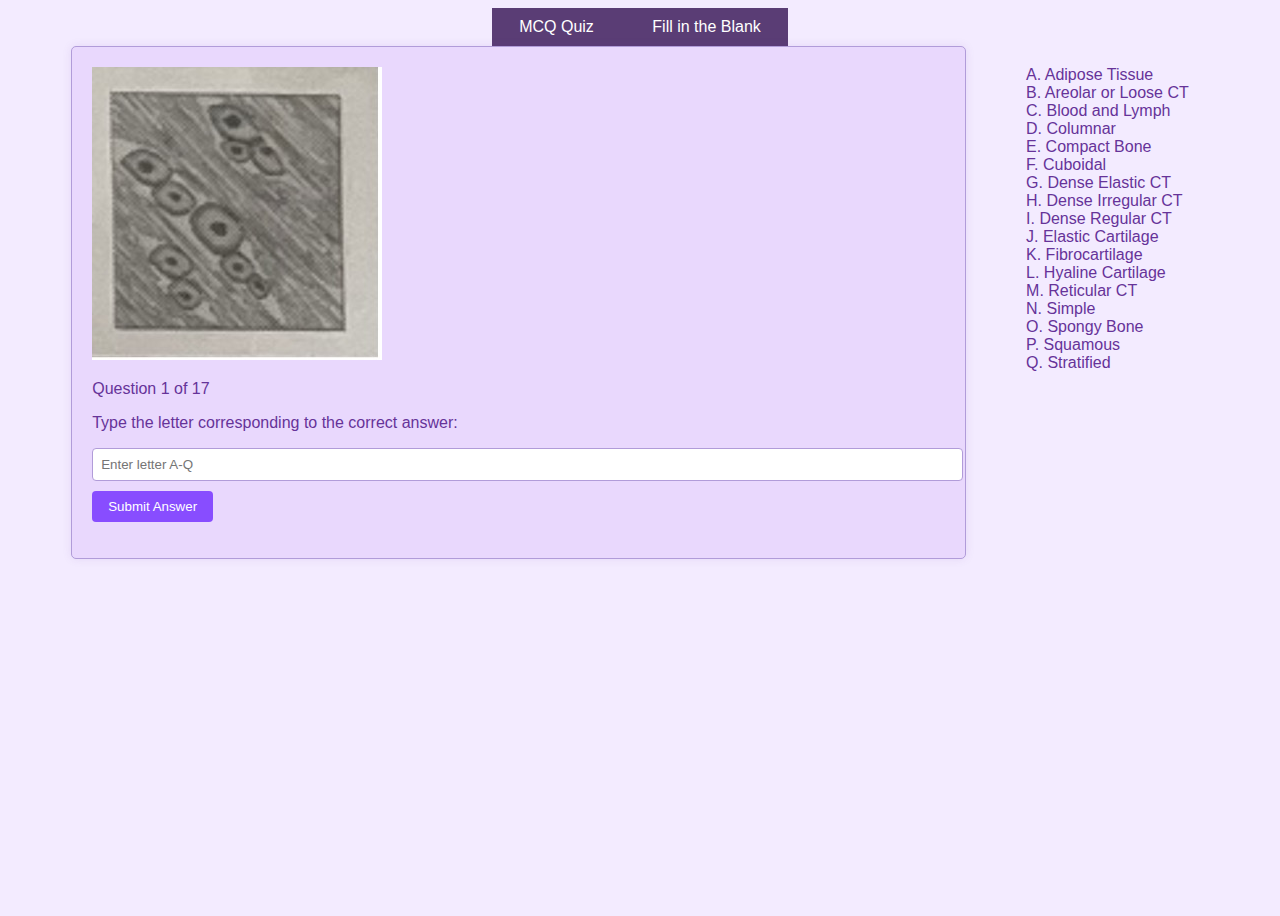
==== fill_in_blank.html @ 9ead8a86 "Update" ====
<!DOCTYPE html>
<html lang="en">

<head>
    <meta charset="UTF-8">
    <meta name="viewport" content="width=device-width, initial-scale=1.0">
    <title>Fill-in-the-Blank Quiz</title>
    <nav>
        <a href="index.html">MCQ Quiz</a>
        <a href="fill_in_blank.html">Fill in the Blank</a>
    </nav>
    <style>
        body {
            display: flex;
            flex-direction: column;
            align-items: center;
            height: 100vh;
            font-family: Arial, sans-serif;
            background-color: #f3ebff;
            color: #663399;
        }

        nav {
            padding: 10px 0;
            background-color: #5a3d75;
        }

        nav a {
            margin: 0 15px;
            color: white;
            text-decoration: none;
            padding: 8px 12px;
            border-radius: 4px;
            transition: background-color 0.3s;
        }

        nav a:hover {
            background-color: #4a2d65;
        }

        .content {
            display: flex;
            flex-direction: row;
            /* Change from default (column) to row */
            justify-content: center;
            align-items: flex-start;
            /* Align items to the top */
            width: 80%;
            /* Adjust width as per your design preference */
            max-width: 1200px;
            /* Adjust max-width as per your design preference */
            margin: 0 auto;
            /* Center the .content horizontally */
        }

        .quiz-wrapper {
    display: flex; /* This will create a flex container */
    justify-content: center; /* Center the items horizontally */
    align-items: start; /* Start the items from the top */
    width: 90%; /* Adjust as per design preference */
    margin: 0 auto; /* To center the wrapper */
}

        .fill-quiz-container {
            margin-right: 40px;
            /* Additional margin to space out the elements */
            padding: 20px;
            border: 1px solid #b19cd9;
            background-color: #e9d8fd;
            border-radius: 5px;
            box-shadow: 0 0 10px rgba(102, 51, 153, 0.1);
            flex-grow: 1;
            /* Allows it to take up the remaining space */
        }

        #answerChoicesList {
            max-width: 300px;
            list-style-type: none;
            padding-left: 0;
            margin: 20px;
        }

        button {
            background-color: #884dff;
            color: white;
            border: none;
            padding: 8px 16px;
            border-radius: 4px;
            cursor: pointer;
            transition: background-color 0.3s;
        }

        button:hover {
            background-color: #6b38d4;
        }

        input[type="text"] {
            padding: 8px;
            border: 1px solid #b19cd9;
            border-radius: 4px;
            margin-bottom: 10px;
            width: 100%;
        }
    </style>
</head>

<body>
    <div class="quiz-wrapper">
    <div class="fill-quiz-container">
        <img id="fillQuestionImage" src="" alt="Question Image">
        <p id="fillCurrentQuestionNumber"></p>
        <p>Type the letter corresponding to the correct answer:</p>
        <input type="text" id="userAnswer" maxlength="1" placeholder="Enter letter A-Q">
        <button onclick="checkFillAnswer()">Submit Answer</button>
        <p id="feedbackMessage"></p>
        <p id="fillScore"></p>
        <button id="fillRestartBtn" onclick="restartFillQuiz()" style="display: none;">Restart Quiz</button>
    </div>
    <ul id="answerChoicesList"></ul>
    </div>

    <script>
        let fillQuestions = [
            { image: 'images/Picture1.jpg', answer: 'Areolar or Loose CT' },
            { image: 'images/Picture2.jpg', answer: 'Adipose Tissue' },
            { image: 'images/Picture3.jpg', answer: 'Reticular CT' },
            { image: 'images/Picture4.jpg', answer: 'Dense Regular CT' },
            { image: 'images/Picture5.jpg', answer: 'Dense Irregular CT' },
            { image: 'images/Picture6.jpg', answer: 'Dense Elastic CT' },
            { image: 'images/Picture7.jpg', answer: 'Hyaline Cartilage' },
            { image: 'images/Picture8.jpg', answer: 'Elastic Cartilage' },
            { image: 'images/Picture9.jpg', answer: 'Fibrocartilage' },
            { image: 'images/Picture10.jpg', answer: 'Compact Bone' },
            { image: 'images/Picture11.jpg', answer: 'Spongy Bone' },
            { image: 'images/Picture12.jpg', answer: 'Blood and Lymph' },
            { image: 'images/Picture13.jpg', answer: 'Squamous' },
            { image: 'images/Picture14.jpg', answer: 'Cuboidal' },
            { image: 'images/Picture15.jpg', answer: 'Columnar' },
            { image: 'images/Picture16.jpg', answer: 'Simple' },
            { image: 'images/Picture17.jpg', answer: 'Stratified' },
        ];

        function shuffleArray(array) {
            for (let i = array.length - 1; i > 0; i--) {
                const j = Math.floor(Math.random() * (i + 1));
                [array[i], array[j]] = [array[j], array[i]];
            }
            return array;
        }

        shuffleArray(fillQuestions);

        let currentFillQuestion = 0;
        let fillScore = 0;

        function displayFillQuestion(question) {
            const imgElement = document.getElementById('fillQuestionImage');
            imgElement.src = question.image;

            document.getElementById('fillCurrentQuestionNumber').textContent = `Question ${currentFillQuestion + 1} of ${fillQuestions.length}`;
        }

        function getAnswerByLetter(letter) {
            let index = letter.toLowerCase().charCodeAt(0) - 97; // Convert letter to its position in the alphabet (0 for a/A, 1 for b/B, etc.)
            if (index >= 0 && index < allAnswers.length) {
                return allAnswers[index];
            }
            return null;
        }

        function checkFillAnswer() {
            const userInput = document.getElementById('userAnswer').value.trim().toLowerCase();
            const mappedAnswer = getAnswerByLetter(userInput);
            const correctAnswer = fillQuestions[currentFillQuestion].answer;
            const feedbackMessage = document.getElementById('feedbackMessage');

            if (mappedAnswer === null) {
                feedbackMessage.textContent = "Invalid answer choice!";
                feedbackMessage.style.color = "red";
                return;
            }

            if (mappedAnswer === correctAnswer) {
                fillScore++;
                feedbackMessage.textContent = "Correct!";
                feedbackMessage.style.color = "green";

                if (currentFillQuestion < fillQuestions.length - 1) {
                    currentFillQuestion++;
                    displayFillQuestion(fillQuestions[currentFillQuestion]);
                } else {
                    document.getElementById('fillScore').textContent = "Score: " + fillScore + "/" + fillQuestions.length;
                    document.getElementById('fillRestartBtn').style.display = 'block';
                }
            } else {
                feedbackMessage.textContent = "Try again!";
                feedbackMessage.style.color = "red";
            }
        }



        function restartFillQuiz() {
            currentFillQuestion = 0;
            fillScore = 0;
            document.getElementById('fillScore').textContent = '';
            document.getElementById('fillRestartBtn').style.display = 'none';
            displayFillQuestion(fillQuestions[currentFillQuestion]);
        }


        // Populate answer choices on the side
        let allAnswers = [...new Set(fillQuestions.map(q => q.answer))].sort();
        let answerChoicesList = document.getElementById('answerChoicesList');
        allAnswers.forEach((answer, index) => {
            let listItem = document.createElement('li');
            listItem.textContent = `${String.fromCharCode(65 + index)}. ${answer}`;  // 65 is ASCII for 'A'
            answerChoicesList.appendChild(listItem);
        });

        // Start the fill-in-the-blank quiz
        displayFillQuestion(fillQuestions[currentFillQuestion]);

    </script>

</body>

</html>
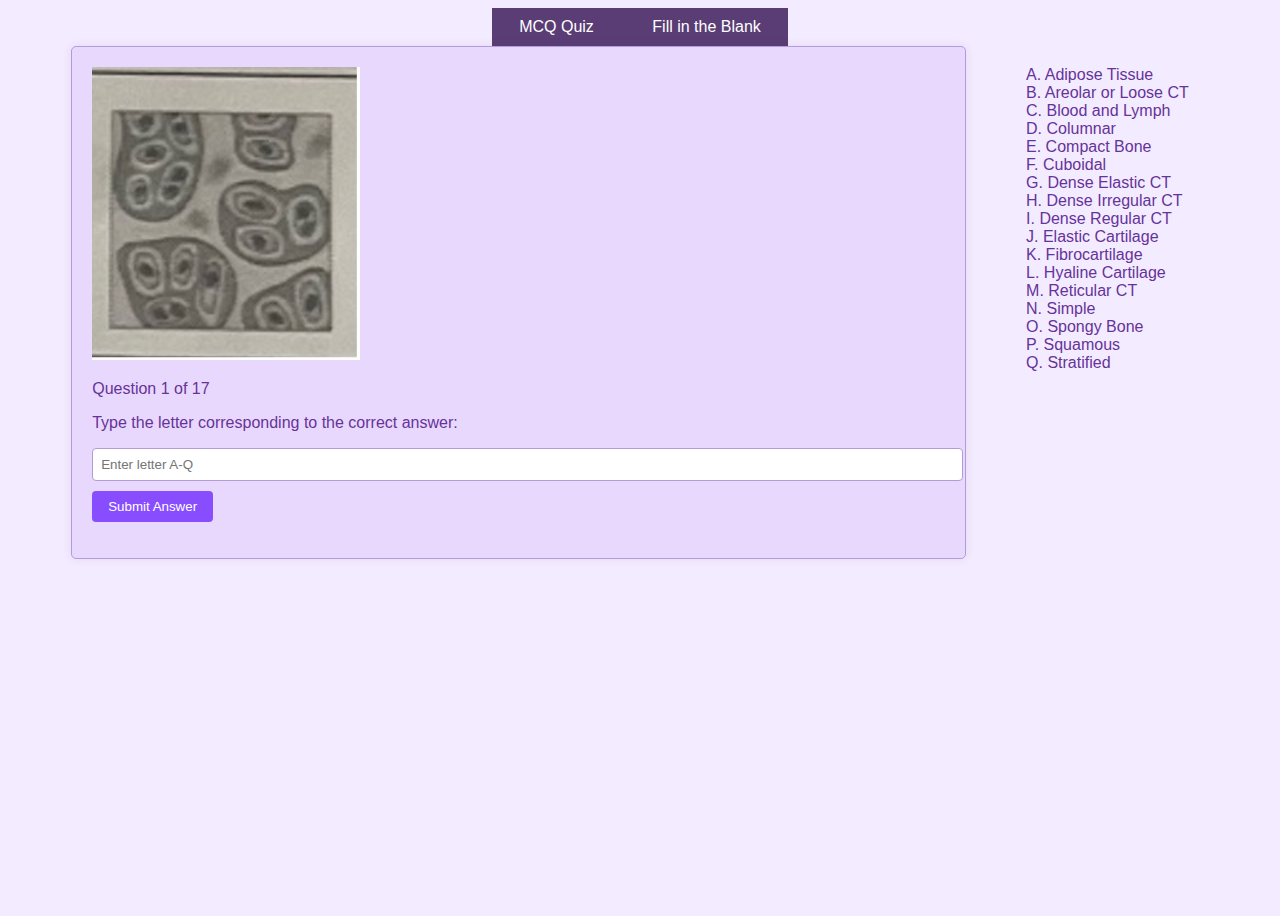
==== commit fe3e56d5: "Update fill_in_blank.html" ====
--- a/fill_in_blank.html
+++ b/fill_in_blank.html
@@ -101,6 +101,38 @@
             margin-bottom: 10px;
             width: 100%;
         }
+
+@media screen and (max-width: 428px) {
+    
+    body {
+        padding: 10px;
+    }
+
+    nav {
+        padding: 8px 0;
+    }
+
+    nav a {
+        margin: 0 10px;
+        padding: 5px 8px;
+    }
+
+    .content, .quiz-wrapper {
+        width: 100%;
+        flex-direction: column;
+    }
+
+    .fill-quiz-container {
+        margin-right: 0;
+        margin-bottom: 20px; 
+    }
+
+    #answerChoicesList {
+        margin: 10px 0;
+        text-align: center;
+    }
+}
+
     </style>
 </head>
 
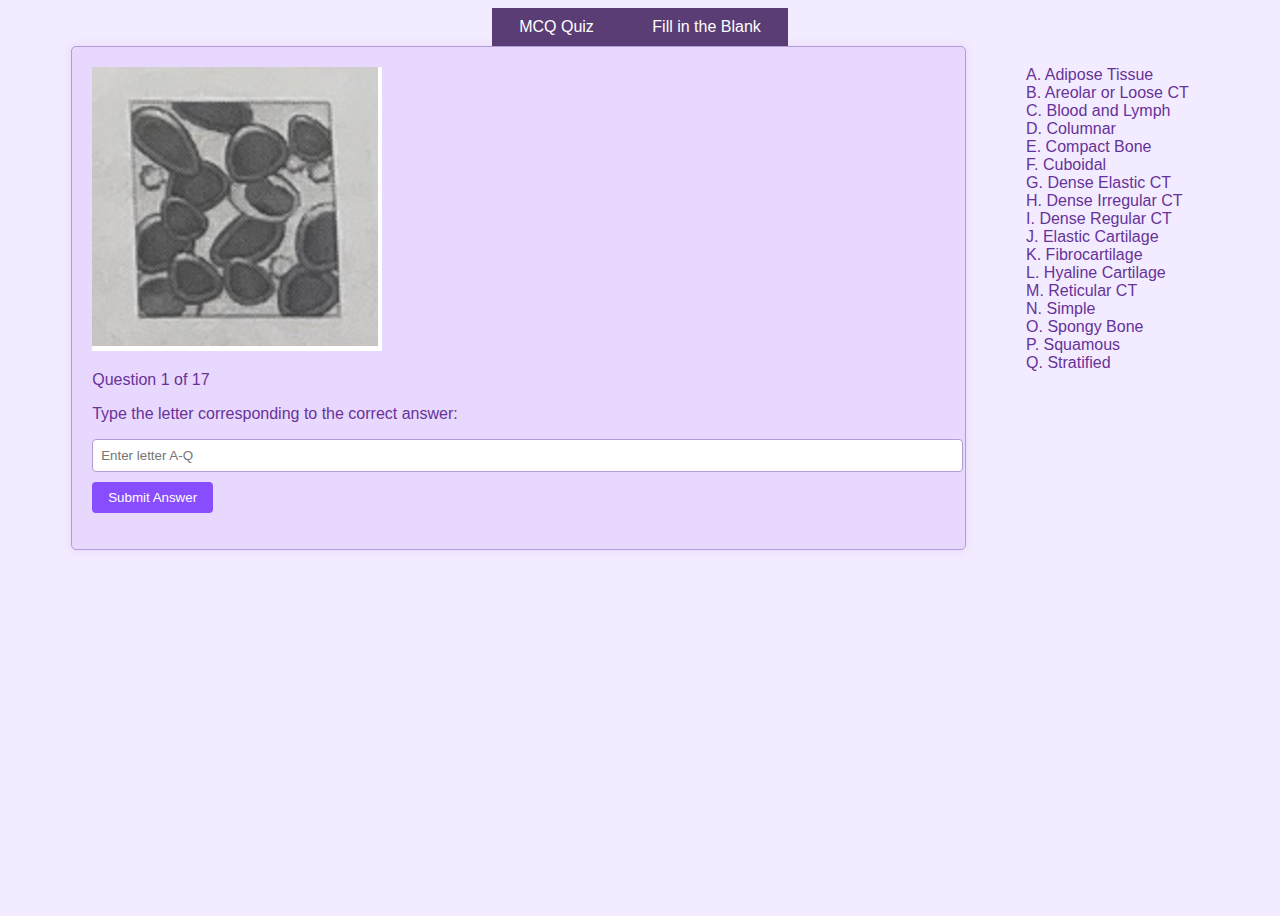
==== commit 8e5460c0: "Same" ====
--- a/fill_in_blank.html
+++ b/fill_in_blank.html
@@ -240,18 +240,24 @@
             displayFillQuestion(fillQuestions[currentFillQuestion]);
         }
 
-
-        // Populate answer choices on the side
         let allAnswers = [...new Set(fillQuestions.map(q => q.answer))].sort();
         let answerChoicesList = document.getElementById('answerChoicesList');
         allAnswers.forEach((answer, index) => {
             let listItem = document.createElement('li');
-            listItem.textContent = `${String.fromCharCode(65 + index)}. ${answer}`;  // 65 is ASCII for 'A'
+            listItem.textContent = `${String.fromCharCode(65 + index)}. ${answer}`; 
             answerChoicesList.appendChild(listItem);
         });
 
-        // Start the fill-in-the-blank quiz
         displayFillQuestion(fillQuestions[currentFillQuestion]);
+        function displayFillQuestion(question) {
+    const imgElement = document.getElementById('fillQuestionImage');
+    imgElement.src = question.image;
+
+    document.getElementById('fillCurrentQuestionNumber').textContent = `Question ${currentFillQuestion + 1} of ${fillQuestions.length}`;
+
+    // Clear the textbox for the next question
+    document.getElementById('userAnswer').value = '';
+}
 
     </script>
 
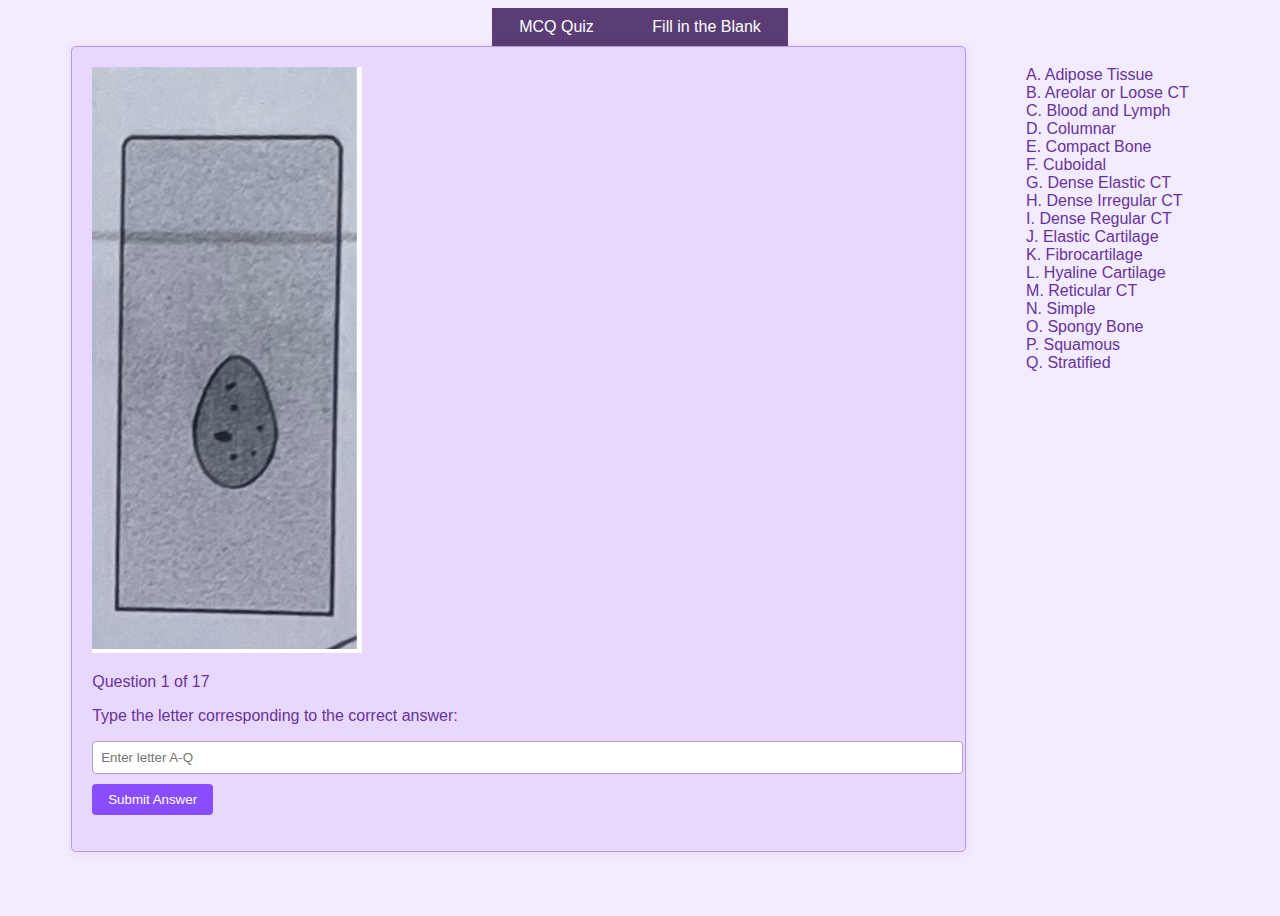
==== commit c5a7af4b: "Update fill_in_blank.html" ====
--- a/fill_in_blank.html
+++ b/fill_in_blank.html
@@ -54,12 +54,17 @@
         }
 
         .quiz-wrapper {
-    display: flex; /* This will create a flex container */
-    justify-content: center; /* Center the items horizontally */
-    align-items: start; /* Start the items from the top */
-    width: 90%; /* Adjust as per design preference */
-    margin: 0 auto; /* To center the wrapper */
-}
+            display: flex;
+            /* This will create a flex container */
+            justify-content: center;
+            /* Center the items horizontally */
+            align-items: start;
+            /* Start the items from the top */
+            width: 90%;
+            /* Adjust as per design preference */
+            margin: 0 auto;
+            /* To center the wrapper */
+        }
 
         .fill-quiz-container {
             margin-right: 40px;
@@ -102,53 +107,63 @@
             width: 100%;
         }
 
-@media screen and (max-width: 428px) {
-    
-    body {
-        padding: 10px;
-    }
-
-    nav {
-        padding: 8px 0;
-    }
-
-    nav a {
-        margin: 0 10px;
-        padding: 5px 8px;
-    }
-
-    .content, .quiz-wrapper {
-        width: 100%;
-        flex-direction: column;
-    }
-
-    .fill-quiz-container {
-        margin-right: 0;
-        margin-bottom: 20px; 
-    }
-
-    #answerChoicesList {
-        margin: 10px 0;
-        text-align: center;
-    }
+        @media screen and (max-width: 428px) {
+
+            body {
+                padding: 10px;
+            }
+
+            nav {
+                padding: 8px 0;
+            }
+
+            nav a {
+                margin: 0 10px;
+                padding: 5px 8px;
+            }
+
+            .content,
+            .quiz-wrapper {
+                width: 100%;
+                flex-direction: column;
+            }
+
+            .fill-quiz-container {
+                margin-right: 0;
+                margin-bottom: 20px;
+            }
+
+            #answerChoicesList {
+                margin: 10px 0;
+                text-align: center;
+            }
+
+            #answerChoicesList li {
+    padding: 10px;
+    transition: background-color 0.3s;
+    border-radius: 4px;
 }
 
+#answerChoicesList li:hover {
+    background-color: #e2c9f5; 
+}
+        }
     </style>
 </head>
 
 <body>
     <div class="quiz-wrapper">
-    <div class="fill-quiz-container">
-        <img id="fillQuestionImage" src="" alt="Question Image">
-        <p id="fillCurrentQuestionNumber"></p>
-        <p>Type the letter corresponding to the correct answer:</p>
-        <input type="text" id="userAnswer" maxlength="1" placeholder="Enter letter A-Q">
-        <button onclick="checkFillAnswer()">Submit Answer</button>
-        <p id="feedbackMessage"></p>
-        <p id="fillScore"></p>
-        <button id="fillRestartBtn" onclick="restartFillQuiz()" style="display: none;">Restart Quiz</button>
-    </div>
-    <ul id="answerChoicesList"></ul>
+        <div class="fill-quiz-container">
+            <img id="fillQuestionImage" src="" alt="Question Image">
+            <p id="fillCurrentQuestionNumber"></p>
+            <p>Type the letter corresponding to the correct answer:</p>
+            <input type="text" id="userAnswer" maxlength="1" placeholder="Enter letter A-Q">
+            <button onclick="checkFillAnswer()">Submit Answer</button>
+            <p id="feedbackMessage"></p>
+            <p id="fillScore"></p>
+            <button id="fillRestartBtn" onclick="restartFillQuiz()" style="display: none;">Restart Quiz</button>
+        </div>
+        <ul id="answerChoicesList"></ul>
     </div>
 
     <script>
@@ -223,14 +238,17 @@
                 } else {
                     document.getElementById('fillScore').textContent = "Score: " + fillScore + "/" + fillQuestions.length;
                     document.getElementById('fillRestartBtn').style.display = 'block';
+
+                    if (fillScore === 17) {
+                        feedbackMessage.textContent = "Sushant is so proud of you. You are doing so good.";
+                        feedbackMessage.style.color = "green";
+                    }
                 }
             } else {
                 feedbackMessage.textContent = "Try again!";
                 feedbackMessage.style.color = "red";
             }
         }
-
-
 
         function restartFillQuiz() {
             currentFillQuestion = 0;
@@ -243,22 +261,32 @@
         let allAnswers = [...new Set(fillQuestions.map(q => q.answer))].sort();
         let answerChoicesList = document.getElementById('answerChoicesList');
         allAnswers.forEach((answer, index) => {
-            let listItem = document.createElement('li');
-            listItem.textContent = `${String.fromCharCode(65 + index)}. ${answer}`; 
-            answerChoicesList.appendChild(listItem);
-        });
+    let listItem = document.createElement('li');
+    let letter = String.fromCharCode(65 + index);
+    listItem.textContent = `${letter}. ${answer}`;
+    listItem.addEventListener('click', () => selectAnswerFromList(letter));
+    listItem.style.cursor = 'pointer';  // Change cursor to indicate tappable area
+    answerChoicesList.appendChild(listItem);
+});
 
         displayFillQuestion(fillQuestions[currentFillQuestion]);
         function displayFillQuestion(question) {
-    const imgElement = document.getElementById('fillQuestionImage');
-    imgElement.src = question.image;
-
-    document.getElementById('fillCurrentQuestionNumber').textContent = `Question ${currentFillQuestion + 1} of ${fillQuestions.length}`;
-
-    // Clear the textbox for the next question
-    document.getElementById('userAnswer').value = '';
+            const imgElement = document.getElementById('fillQuestionImage');
+            imgElement.src = question.image;
+
+            document.getElementById('fillCurrentQuestionNumber').textContent = `Question ${currentFillQuestion + 1} of ${fillQuestions.length}`;
+
+            // Clear the textbox for the next question
+            document.getElementById('userAnswer').value = '';
+        }
+
+        function selectAnswerFromList(letter) {
+    const userInput = document.getElementById('userAnswer');
+    userInput.value = letter;
 }
 
+        
+
     </script>
 
 </body>
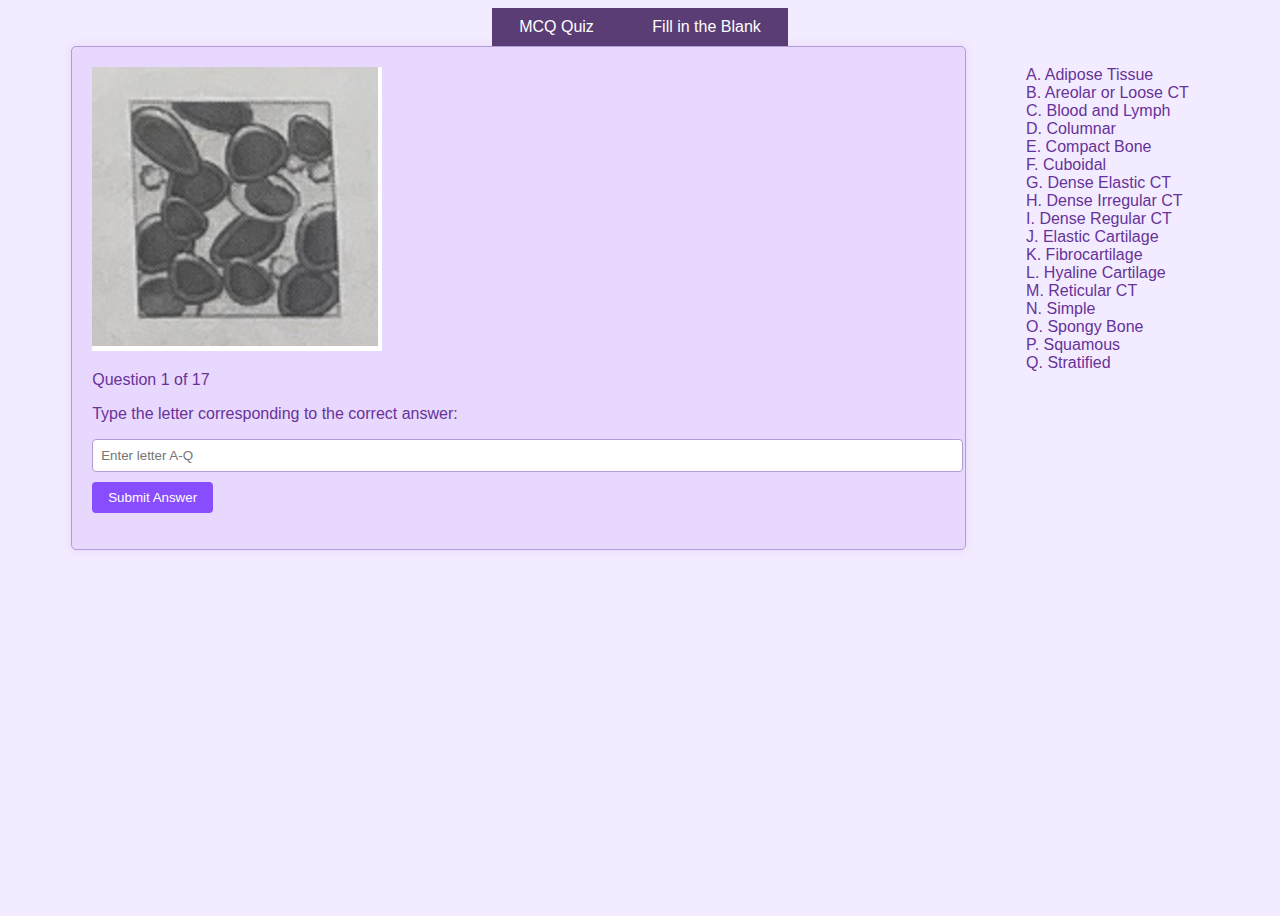
==== commit 1d59d893: "Update fill_in_blank.html" ====
--- a/fill_in_blank.html
+++ b/fill_in_blank.html
@@ -41,41 +41,29 @@
         .content {
             display: flex;
             flex-direction: row;
-            /* Change from default (column) to row */
             justify-content: center;
             align-items: flex-start;
-            /* Align items to the top */
             width: 80%;
-            /* Adjust width as per your design preference */
             max-width: 1200px;
-            /* Adjust max-width as per your design preference */
             margin: 0 auto;
-            /* Center the .content horizontally */
         }
 
         .quiz-wrapper {
             display: flex;
-            /* This will create a flex container */
             justify-content: center;
-            /* Center the items horizontally */
             align-items: start;
-            /* Start the items from the top */
             width: 90%;
-            /* Adjust as per design preference */
             margin: 0 auto;
-            /* To center the wrapper */
         }
 
         .fill-quiz-container {
             margin-right: 40px;
-            /* Additional margin to space out the elements */
             padding: 20px;
             border: 1px solid #b19cd9;
             background-color: #e9d8fd;
             border-radius: 5px;
             box-shadow: 0 0 10px rgba(102, 51, 153, 0.1);
             flex-grow: 1;
-            /* Allows it to take up the remaining space */
         }
 
         #answerChoicesList {
@@ -208,7 +196,7 @@
         }
 
         function getAnswerByLetter(letter) {
-            let index = letter.toLowerCase().charCodeAt(0) - 97; // Convert letter to its position in the alphabet (0 for a/A, 1 for b/B, etc.)
+            let index = letter.toLowerCase().charCodeAt(0) - 97;
             if (index >= 0 && index < allAnswers.length) {
                 return allAnswers[index];
             }
@@ -216,39 +204,40 @@
         }
 
         function checkFillAnswer() {
-            const userInput = document.getElementById('userAnswer').value.trim().toLowerCase();
-            const mappedAnswer = getAnswerByLetter(userInput);
-            const correctAnswer = fillQuestions[currentFillQuestion].answer;
-            const feedbackMessage = document.getElementById('feedbackMessage');
-
-            if (mappedAnswer === null) {
-                feedbackMessage.textContent = "Invalid answer choice!";
-                feedbackMessage.style.color = "red";
-                return;
-            }
-
-            if (mappedAnswer === correctAnswer) {
-                fillScore++;
-                feedbackMessage.textContent = "Correct!";
+    const userInput = document.getElementById('userAnswer').value.trim().toLowerCase();
+    const mappedAnswer = getAnswerByLetter(userInput);
+    const correctAnswer = fillQuestions[currentFillQuestion].answer;
+    const feedbackMessage = document.getElementById('feedbackMessage');
+
+    if (mappedAnswer === null) {
+        feedbackMessage.textContent = "Invalid answer choice!";
+        feedbackMessage.style.color = "red";
+        return;
+    }
+
+    if (mappedAnswer === correctAnswer) {
+        fillScore++;
+        feedbackMessage.textContent = "Correct!";
+        feedbackMessage.style.color = "green";
+
+        if (currentFillQuestion < fillQuestions.length - 1) {
+            currentFillQuestion++;
+            displayFillQuestion(fillQuestions[currentFillQuestion]);
+        } else {
+            document.getElementById('fillScore').textContent = "Score: " + fillScore + "/" + fillQuestions.length;
+            document.getElementById('fillRestartBtn').style.display = 'block';
+
+            if (fillScore === 17) {
+                feedbackMessage.textContent = "Sushant is so proud of you. You are doing so good.";
                 feedbackMessage.style.color = "green";
-
-                if (currentFillQuestion < fillQuestions.length - 1) {
-                    currentFillQuestion++;
-                    displayFillQuestion(fillQuestions[currentFillQuestion]);
-                } else {
-                    document.getElementById('fillScore').textContent = "Score: " + fillScore + "/" + fillQuestions.length;
-                    document.getElementById('fillRestartBtn').style.display = 'block';
-
-                    if (fillScore === 17) {
-                        feedbackMessage.textContent = "Sushant is so proud of you. You are doing so good.";
-                        feedbackMessage.style.color = "green";
-                    }
-                }
-            } else {
-                feedbackMessage.textContent = "Try again!";
-                feedbackMessage.style.color = "red";
-            }
-        }
+            }
+        }
+    } else {
+        feedbackMessage.textContent = "Try again!";
+        feedbackMessage.style.color = "red";
+    }
+}
+
 
         function restartFillQuiz() {
             currentFillQuestion = 0;
@@ -264,8 +253,8 @@
     let listItem = document.createElement('li');
     let letter = String.fromCharCode(65 + index);
     listItem.textContent = `${letter}. ${answer}`;
-    listItem.addEventListener('click', () => selectAnswerFromList(letter));
-    listItem.style.cursor = 'pointer';  // Change cursor to indicate tappable area
+    listItem.addEventListener('click', () => selectAnswerFromList(letter)); 
+    listItem.addEventListener('touchstart', () => selectAnswerFromList(letter)); 
     answerChoicesList.appendChild(listItem);
 });
 
@@ -276,7 +265,6 @@
 
             document.getElementById('fillCurrentQuestionNumber').textContent = `Question ${currentFillQuestion + 1} of ${fillQuestions.length}`;
 
-            // Clear the textbox for the next question
             document.getElementById('userAnswer').value = '';
         }
 
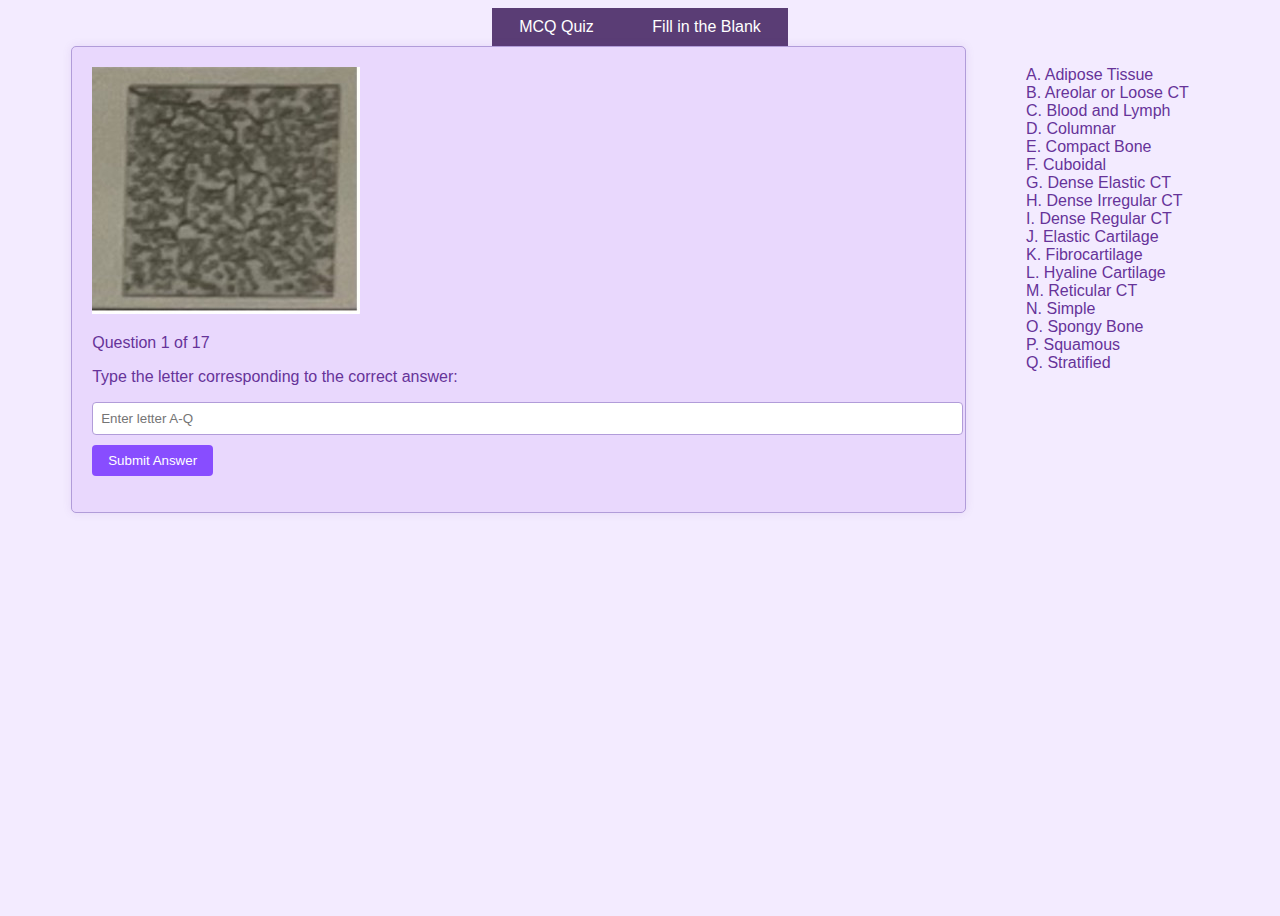
==== commit 759c5297: "Update fill_in_blank.html" ====
--- a/fill_in_blank.html
+++ b/fill_in_blank.html
@@ -127,14 +127,14 @@
             }
 
             #answerChoicesList li {
-    padding: 10px;
-    transition: background-color 0.3s;
-    border-radius: 4px;
-}
-
-#answerChoicesList li:hover {
-    background-color: #e2c9f5; 
-}
+                padding: 10px;
+                transition: background-color 0.3s;
+                border-radius: 4px;
+            }
+
+            #answerChoicesList li:hover {
+                background-color: #e2c9f5;
+            }
         }
     </style>
 </head>
@@ -204,39 +204,39 @@
         }
 
         function checkFillAnswer() {
-    const userInput = document.getElementById('userAnswer').value.trim().toLowerCase();
-    const mappedAnswer = getAnswerByLetter(userInput);
-    const correctAnswer = fillQuestions[currentFillQuestion].answer;
-    const feedbackMessage = document.getElementById('feedbackMessage');
-
-    if (mappedAnswer === null) {
-        feedbackMessage.textContent = "Invalid answer choice!";
-        feedbackMessage.style.color = "red";
-        return;
-    }
-
-    if (mappedAnswer === correctAnswer) {
-        fillScore++;
-        feedbackMessage.textContent = "Correct!";
-        feedbackMessage.style.color = "green";
-
-        if (currentFillQuestion < fillQuestions.length - 1) {
-            currentFillQuestion++;
-            displayFillQuestion(fillQuestions[currentFillQuestion]);
-        } else {
-            document.getElementById('fillScore').textContent = "Score: " + fillScore + "/" + fillQuestions.length;
-            document.getElementById('fillRestartBtn').style.display = 'block';
-
-            if (fillScore === 17) {
-                feedbackMessage.textContent = "Sushant is so proud of you. You are doing so good.";
+            const userInput = document.getElementById('userAnswer').value.trim().toLowerCase();
+            const mappedAnswer = getAnswerByLetter(userInput);
+            const correctAnswer = fillQuestions[currentFillQuestion].answer;
+            const feedbackMessage = document.getElementById('feedbackMessage');
+
+            if (mappedAnswer === null) {
+                feedbackMessage.textContent = "Invalid answer choice!";
+                feedbackMessage.style.color = "red";
+                return;
+            }
+
+            if (mappedAnswer === correctAnswer) {
+                fillScore++;
+                feedbackMessage.textContent = "Correct!";
                 feedbackMessage.style.color = "green";
-            }
-        }
-    } else {
-        feedbackMessage.textContent = "Try again!";
-        feedbackMessage.style.color = "red";
-    }
-}
+
+                if (currentFillQuestion < fillQuestions.length - 1) {
+                    currentFillQuestion++;
+                    displayFillQuestion(fillQuestions[currentFillQuestion]);
+                } else {
+                    document.getElementById('fillScore').textContent = "Score: " + fillScore + "/" + fillQuestions.length;
+                    document.getElementById('fillRestartBtn').style.display = 'block';
+
+                    if (fillScore === 17) {
+                        feedbackMessage.textContent = "Sushant is so proud of you. You are doing so good.";
+                        feedbackMessage.style.color = "green";
+                    }
+                }
+            } else {
+                feedbackMessage.textContent = "Try again!";
+                feedbackMessage.style.color = "red";
+            }
+        }
 
 
         function restartFillQuiz() {
@@ -250,13 +250,13 @@
         let allAnswers = [...new Set(fillQuestions.map(q => q.answer))].sort();
         let answerChoicesList = document.getElementById('answerChoicesList');
         allAnswers.forEach((answer, index) => {
-    let listItem = document.createElement('li');
-    let letter = String.fromCharCode(65 + index);
-    listItem.textContent = `${letter}. ${answer}`;
-    listItem.addEventListener('click', () => selectAnswerFromList(letter)); 
-    listItem.addEventListener('touchstart', () => selectAnswerFromList(letter)); 
-    answerChoicesList.appendChild(listItem);
-});
+            let listItem = document.createElement('li');
+            let letter = String.fromCharCode(65 + index);
+            listItem.textContent = `${letter}. ${answer}`;
+            listItem.addEventListener('click', () => selectAnswerFromList(letter));
+            listItem.addEventListener('touchstart', () => selectAnswerFromList(letter));
+            answerChoicesList.appendChild(listItem);
+        });
 
         displayFillQuestion(fillQuestions[currentFillQuestion]);
         function displayFillQuestion(question) {
@@ -271,9 +271,11 @@
         function selectAnswerFromList(letter) {
     const userInput = document.getElementById('userAnswer');
     userInput.value = letter;
+    checkFillAnswer(); // automatically check the answer
 }
 
-        
+
+
 
     </script>
 
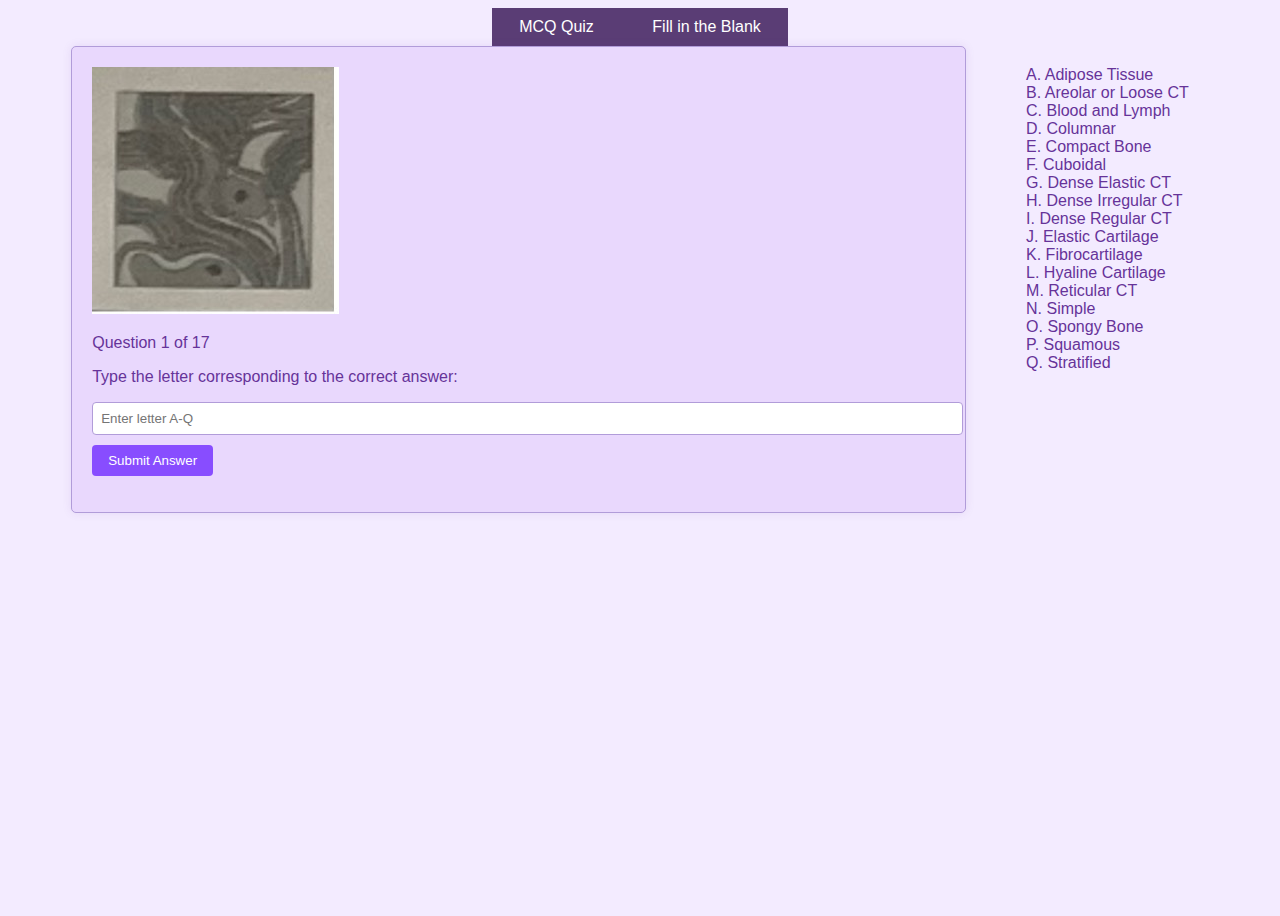
==== commit 4e4daf1f: "Update fill_in_blank.html" ====
--- a/fill_in_blank.html
+++ b/fill_in_blank.html
@@ -269,11 +269,9 @@
         }
 
         function selectAnswerFromList(letter) {
-    const userInput = document.getElementById('userAnswer');
-    userInput.value = letter;
-    checkFillAnswer(); // automatically check the answer
-}
-
+            const userInput = document.getElementById('userAnswer');
+            userInput.value = letter;
+        }
 
 
 
